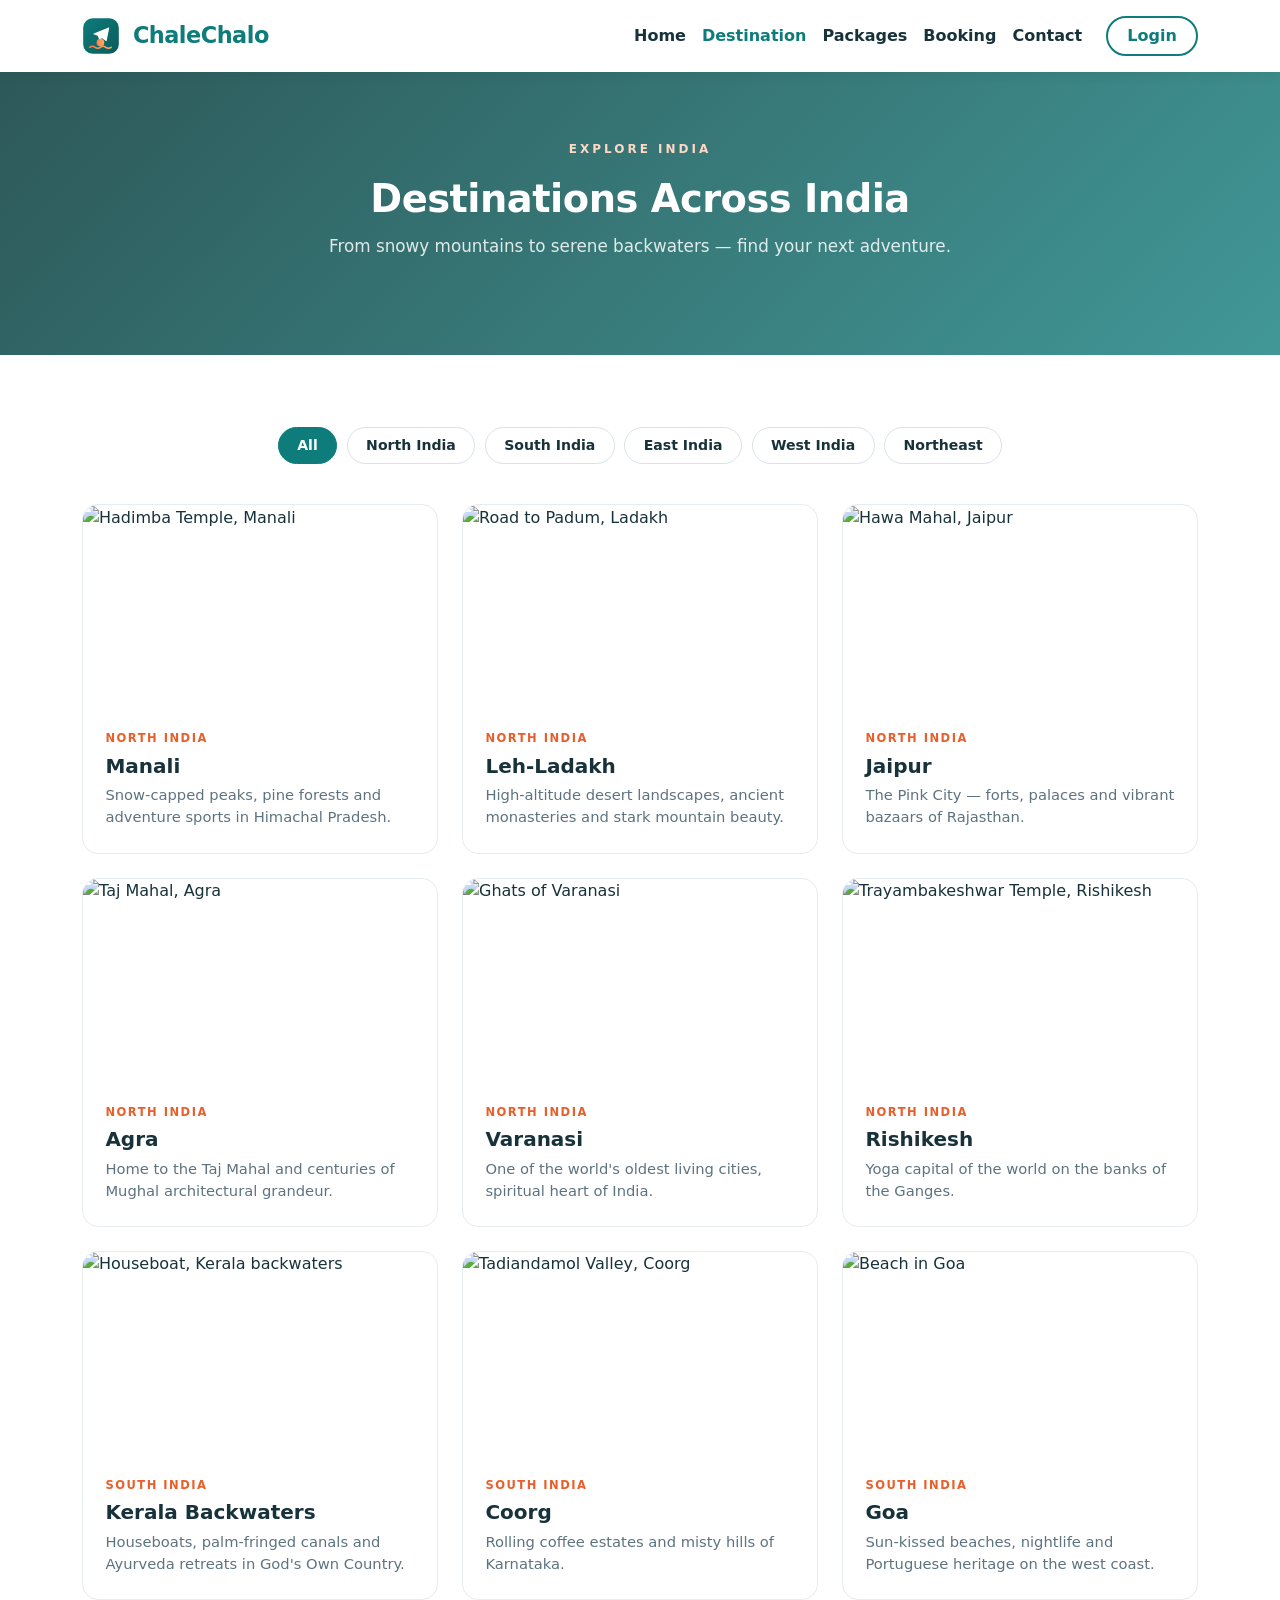
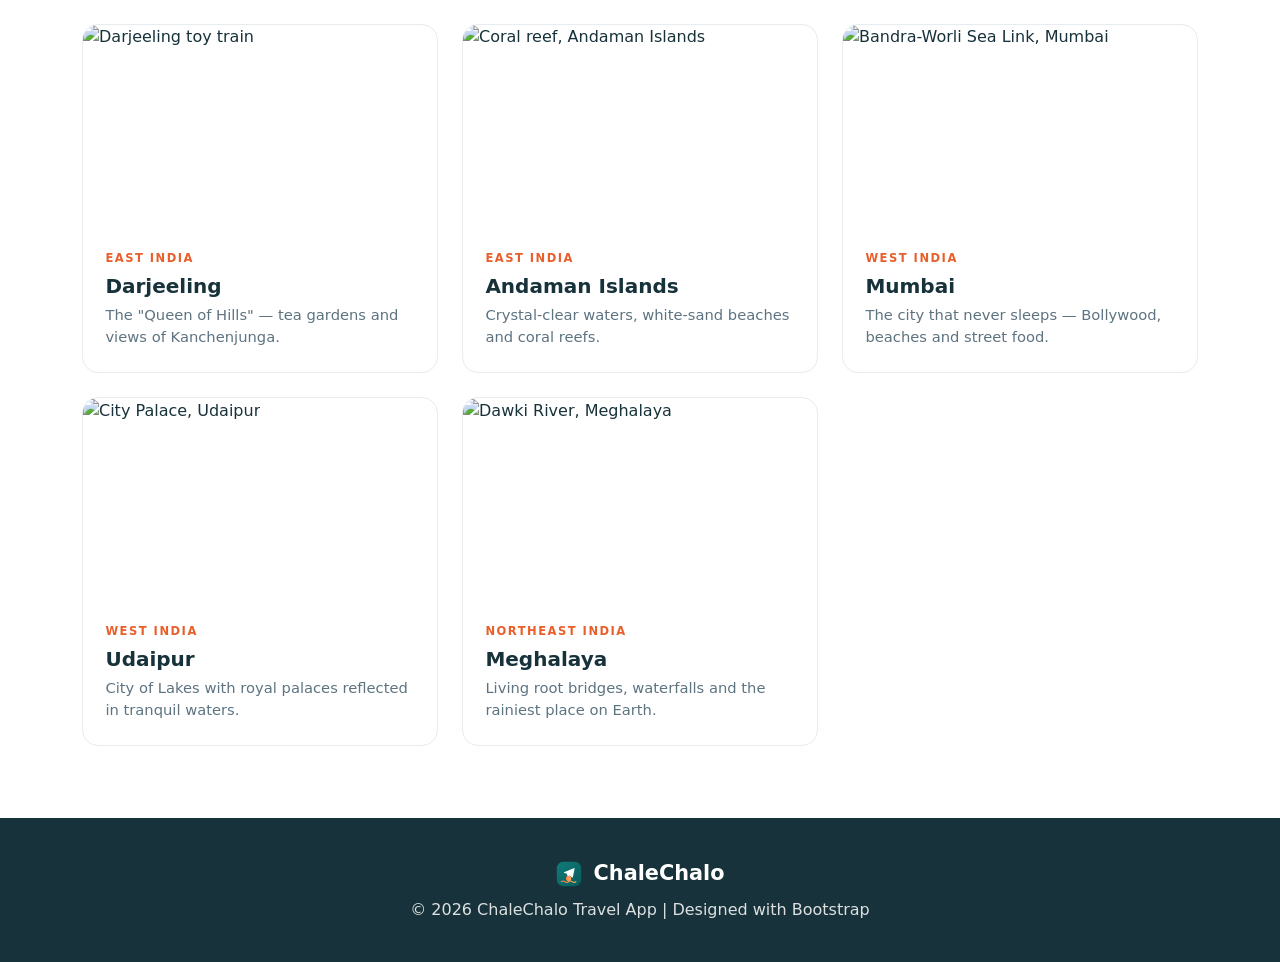
==== destination.html @ ae8774d5 ""destination page designed"" ====
<!DOCTYPE html>
<html lang="en">

<head>
    <meta charset="UTF-8">
    <meta name="viewport" content="width=device-width, initial-scale=1.0">
    <title>Destinations - ChaleChalo</title>
    <link href="https://cdn.jsdelivr.net/npm/bootstrap@5.0.2/dist/css/bootstrap.min.css" rel="stylesheet"
        integrity="sha384-EVSTQN3/azprG1Anm3QDgpJLIm9Nao0Yz1ztcQTwFspd3yD65VohhpuuCOmLASjC" crossorigin="anonymous">
    <link rel="stylesheet" href="css/style.css">
</head>

<body>

    <!-- Navigation -->
    <nav class="navbar navbar-expand-lg cc-navbar sticky-top">
        <div class="container">
            <a class="navbar-brand cc-brand" href="./index.html">
                <img src="images/logo.svg" alt="ChaleChalo logo" class="cc-logo"> ChaleChalo
            </a>

            <button class="navbar-toggler cc-toggler" type="button" data-bs-toggle="collapse"
                data-bs-target="#navbarNav" aria-controls="navbarNav" aria-expanded="false"
                aria-label="Toggle navigation">
                <span class="navbar-toggler-icon"></span>
            </button>

            <div class="collapse navbar-collapse" id="navbarNav">
                <ul class="navbar-nav ms-auto align-items-lg-center">
                    <li class="nav-item">
                        <a class="nav-link" href="./index.html">Home</a>
                    </li>
                    <li class="nav-item">
                        <a class="nav-link active" href="./destination.html">Destination</a>
                    </li>
                    <li class="nav-item">
                        <a class="nav-link" href="./packages.html">Packages</a>
                    </li>
                    <li class="nav-item">
                        <a class="nav-link" href="./booking.html">Booking</a>
                    </li>
                    <li class="nav-item">
                        <a class="nav-link" href="./contact.html">Contact</a>
                    </li>
                    <li class="nav-item ms-lg-3">
                        <button type="button" class="btn cc-btn-outline">Login</button>
                    </li>
                </ul>
            </div>
        </div>
    </nav>

    <!-- Page Hero -->
    <section class="cc-page-hero">
        <div class="container text-center">
            <span class="cc-kicker cc-kicker-light">Explore India</span>
            <h1 class="cc-page-title">Destinations Across India</h1>
            <p class="cc-page-sub">From snowy mountains to serene backwaters — find your next adventure.</p>
        </div>
    </section>

    <!-- Destinations Grid -->
    <section class="cc-section">
        <div class="container">
            <div class="cc-filter-bar text-center">
                <button class="cc-chip active" data-filter="all">All</button>
                <button class="cc-chip" data-filter="north">North India</button>
                <button class="cc-chip" data-filter="south">South India</button>
                <button class="cc-chip" data-filter="east">East India</button>
                <button class="cc-chip" data-filter="west">West India</button>
                <button class="cc-chip" data-filter="northeast">Northeast</button>
            </div>

            <div class="row g-4" id="destinationGrid">
                <!-- North -->
                <div class="col-md-4 col-sm-6">
                    <div class="cc-place-card" data-region="north">
                        <div class="cc-place-img"><img src="https://commons.wikimedia.org/wiki/Special:FilePath/Hadimba_Devi_Temple%2C_Hidimba_Devi_Temple_Dhungari_Temple_Manali_and_around_vrtmrgmpksk_%2841%29.jpg?width=800" alt="Hadimba Temple, Manali"></div>
                        <div class="cc-place-body">
                            <span class="cc-place-region">North India</span>
                            <h5>Manali</h5>
                            <p>Snow-capped peaks, pine forests and adventure sports in Himachal Pradesh.</p>
                        </div>
                    </div>
                </div>
                <div class="col-md-4 col-sm-6">
                    <div class="cc-place-card" data-region="north">
                        <div class="cc-place-img"><img src="https://commons.wikimedia.org/wiki/Special:FilePath/Road_Padum_Zanskar_Range_Jun24_A7CR_00818.jpg?width=800" alt="Road to Padum, Ladakh"></div>
                        <div class="cc-place-body">
                            <span class="cc-place-region">North India</span>
                            <h5>Leh-Ladakh</h5>
                            <p>High-altitude desert landscapes, ancient monasteries and stark mountain beauty.</p>
                        </div>
                    </div>
                </div>
                <div class="col-md-4 col-sm-6">
                    <div class="cc-place-card" data-region="north">
                        <div class="cc-place-img"><img src="https://commons.wikimedia.org/wiki/Special:FilePath/East_facade_Hawa_Mahal_Jaipur_from_ground_level_%28July_2022%29_-_img_01.jpg?width=800" alt="Hawa Mahal, Jaipur"></div>
                        <div class="cc-place-body">
                            <span class="cc-place-region">North India</span>
                            <h5>Jaipur</h5>
                            <p>The Pink City — forts, palaces and vibrant bazaars of Rajasthan.</p>
                        </div>
                    </div>
                </div>
                <div class="col-md-4 col-sm-6">
                    <div class="cc-place-card" data-region="north">
                        <div class="cc-place-img"><img src="https://commons.wikimedia.org/wiki/Special:FilePath/Taj_Mahal%2C_Agra%2C_India.jpg?width=800" alt="Taj Mahal, Agra"></div>
                        <div class="cc-place-body">
                            <span class="cc-place-region">North India</span>
                            <h5>Agra</h5>
                            <p>Home to the Taj Mahal and centuries of Mughal architectural grandeur.</p>
                        </div>
                    </div>
                </div>
                <div class="col-md-4 col-sm-6">
                    <div class="cc-place-card" data-region="north">
                        <div class="cc-place-img"><img src="https://commons.wikimedia.org/wiki/Special:FilePath/Varanasi%2C_India%2C_Ghats%2C_Cremation_ceremony_in_progress.jpg?width=800" alt="Ghats of Varanasi"></div>
                        <div class="cc-place-body">
                            <span class="cc-place-region">North India</span>
                            <h5>Varanasi</h5>
                            <p>One of the world's oldest living cities, spiritual heart of India.</p>
                        </div>
                    </div>
                </div>
                <div class="col-md-4 col-sm-6">
                    <div class="cc-place-card" data-region="north">
                        <div class="cc-place-img"><img src="https://commons.wikimedia.org/wiki/Special:FilePath/Trayambakeshwar_Temple_VK.jpg?width=800" alt="Trayambakeshwar Temple, Rishikesh"></div>
                        <div class="cc-place-body">
                            <span class="cc-place-region">North India</span>
                            <h5>Rishikesh</h5>
                            <p>Yoga capital of the world on the banks of the Ganges.</p>
                        </div>
                    </div>
                </div>
                <!-- South -->
                <div class="col-md-4 col-sm-6">
                    <div class="cc-place-card" data-region="south">
                        <div class="cc-place-img"><img src="https://commons.wikimedia.org/wiki/Special:FilePath/Boathouse_%287063399547%29.jpg?width=800" alt="Houseboat, Kerala backwaters"></div>
                        <div class="cc-place-body">
                            <span class="cc-place-region">South India</span>
                            <h5>Kerala Backwaters</h5>
                            <p>Houseboats, palm-fringed canals and Ayurveda retreats in God's Own Country.</p>
                        </div>
                    </div>
                </div>
                <div class="col-md-4 col-sm-6">
                    <div class="cc-place-card" data-region="south">
                        <div class="cc-place-img"><img src="https://commons.wikimedia.org/wiki/Special:FilePath/Tadiandamol_Valley%2C_Western_Ghats.jpg?width=800" alt="Tadiandamol Valley, Coorg"></div>
                        <div class="cc-place-body">
                            <span class="cc-place-region">South India</span>
                            <h5>Coorg</h5>
                            <p>Rolling coffee estates and misty hills of Karnataka.</p>
                        </div>
                    </div>
                </div>
                <div class="col-md-4 col-sm-6">
                    <div class="cc-place-card" data-region="south">
                        <div class="cc-place-img"><img src="https://commons.wikimedia.org/wiki/Special:FilePath/BeachFun.jpg?width=800" alt="Beach in Goa"></div>
                        <div class="cc-place-body">
                            <span class="cc-place-region">South India</span>
                            <h5>Goa</h5>
                            <p>Sun-kissed beaches, nightlife and Portuguese heritage on the west coast.</p>
                        </div>
                    </div>
                </div>
                <!-- East -->
                <div class="col-md-4 col-sm-6">
                    <div class="cc-place-card" data-region="east">
                        <div class="cc-place-img"><img src="https://commons.wikimedia.org/wiki/Special:FilePath/DarjeelingTrainFruitshop_%282%29.jpg?width=800" alt="Darjeeling toy train"></div>
                        <div class="cc-place-body">
                            <span class="cc-place-region">East India</span>
                            <h5>Darjeeling</h5>
                            <p>The "Queen of Hills" — tea gardens and views of Kanchenjunga.</p>
                        </div>
                    </div>
                </div>
                <div class="col-md-4 col-sm-6">
                    <div class="cc-place-card" data-region="east">
                        <div class="cc-place-img"><img src="https://commons.wikimedia.org/wiki/Special:FilePath/The_Coral_Reef_at_the_Andaman_Islands.jpg?width=800" alt="Coral reef, Andaman Islands"></div>
                        <div class="cc-place-body">
                            <span class="cc-place-region">East India</span>
                            <h5>Andaman Islands</h5>
                            <p>Crystal-clear waters, white-sand beaches and coral reefs.</p>
                        </div>
                    </div>
                </div>
                <!-- West -->
                <div class="col-md-4 col-sm-6">
                    <div class="cc-place-card" data-region="west">
                        <div class="cc-place-img"><img src="https://commons.wikimedia.org/wiki/Special:FilePath/Mumbai_Bandra-Worli_Sea_Link.jpg?width=800" alt="Bandra-Worli Sea Link, Mumbai"></div>
                        <div class="cc-place-body">
                            <span class="cc-place-region">West India</span>
                            <h5>Mumbai</h5>
                            <p>The city that never sleeps — Bollywood, beaches and street food.</p>
                        </div>
                    </div>
                </div>
                <div class="col-md-4 col-sm-6">
                    <div class="cc-place-card" data-region="west">
                        <div class="cc-place-img"><img src="https://commons.wikimedia.org/wiki/Special:FilePath/Evening_view%2C_City_Palace%2C_Udaipur.jpg?width=800" alt="City Palace, Udaipur"></div>
                        <div class="cc-place-body">
                            <span class="cc-place-region">West India</span>
                            <h5>Udaipur</h5>
                            <p>City of Lakes with royal palaces reflected in tranquil waters.</p>
                        </div>
                    </div>
                </div>
                <!-- Northeast -->
                <div class="col-md-4 col-sm-6">
                    <div class="cc-place-card" data-region="northeast">
                        <div class="cc-place-img"><img src="https://commons.wikimedia.org/wiki/Special:FilePath/Dawki_River%2C_Meghalaya%2C_India.jpg?width=800" alt="Dawki River, Meghalaya"></div>
                        <div class="cc-place-body">
                            <span class="cc-place-region">Northeast India</span>
                            <h5>Meghalaya</h5>
                            <p>Living root bridges, waterfalls and the rainiest place on Earth.</p>
                        </div>
                    </div>
                </div>
            </div>

            <div class="text-center mt-5 d-none" id="noResults">
                <p class="cc-muted-text">No destinations found in this region yet.</p>
            </div>
        </div>
    </section>

    <!-- Footer -->
    <footer class="cc-footer">
        <div class="container text-center">
            <p class="cc-footer-brand mb-2"><img src="images/logo.svg" alt="ChaleChalo logo" class="cc-footer-logo">
                ChaleChalo</p>
            <p class="mb-0">© 2026 ChaleChalo Travel App | Designed with Bootstrap</p>
        </div>
    </footer>

    <script src="https://cdn.jsdelivr.net/npm/bootstrap@5.0.2/dist/js/bootstrap.bundle.min.js"
        integrity="sha384-MrcW6ZMFYlzcLA8Nl+NtUVF0sA7MsXsP1UyJoMp4YLEuNSfAP+JcXn/tWtIaxVXM"
        crossorigin="anonymous"></script>
    <script src="js/script.js"></script>
</body>

</html>
---- css/style.css ----
﻿/* ============================================================
   ChaleChalo â€” Travel Theme
   Palette: deep teal + warm coral on a soft neutral base
   ============================================================ */

:root {
    --cc-teal: #0e7c7b;
    --cc-teal-dark: #0a5c5b;
    --cc-coral: #ff7a45;
    --cc-coral-dark: #e85f2b;
    --cc-ink: #17323a;
    --cc-muted: #5d7380;
    --cc-bg: #f7f9fb;
    --cc-white: #ffffff;
    --cc-radius: 16px;
}

body {
    font-family: "Segoe UI", system-ui, -apple-system, sans-serif;
    color: var(--cc-ink);
    background: var(--cc-bg);
}

/* ---------- Navbar ---------- */
.cc-navbar {
    background: rgba(255, 255, 255, 0.95);
    backdrop-filter: blur(10px);
    box-shadow: 0 2px 12px rgba(14, 60, 60, 0.08);
    padding: 0.75rem 0;
}

.cc-brand {
    font-size: 1.4rem;
    font-weight: 800;
    color: var(--cc-teal) !important;
    letter-spacing: -0.5px;
}

.cc-logo {
    height: 38px;
    width: auto;
    margin-right: 0.35rem;
    vertical-align: middle;
}

.cc-navbar .nav-link {
    color: var(--cc-ink);
    font-weight: 600;
    padding: 0.5rem 0.9rem;
    border-radius: 8px;
    transition: color 0.2s, background 0.2s;
}

.cc-navbar .nav-link:hover {
    color: var(--cc-teal);
    background: rgba(14, 124, 123, 0.08);
}

.cc-navbar .nav-link.active {
    color: var(--cc-teal);
}

.cc-toggler {
    border: 1px solid #d9e2e6;
}

/* ---------- Buttons ---------- */
.cc-btn-primary {
    background: linear-gradient(135deg, var(--cc-coral), var(--cc-coral-dark));
    color: #fff;
    font-weight: 600;
    border: none;
    border-radius: 50px;
    padding: 0.55rem 1.4rem;
    box-shadow: 0 4px 14px rgba(255, 122, 69, 0.35);
    transition: transform 0.2s, box-shadow 0.2s;
}

.cc-btn-primary:hover,
.cc-btn-primary:focus {
    color: #fff;
    transform: translateY(-2px);
    box-shadow: 0 6px 18px rgba(255, 122, 69, 0.45);
}

.cc-btn-outline {
    background: transparent;
    color: var(--cc-teal);
    font-weight: 600;
    border: 2px solid var(--cc-teal);
    border-radius: 50px;
    padding: 0.4rem 1.2rem;
    transition: background 0.2s, color 0.2s;
}

.cc-btn-outline:hover {
    background: var(--cc-teal);
    color: #fff;
}

/* ---------- Hero ---------- */
.cc-hero {
    margin-top: -1px;
}

.cc-hero-img {
    height: 560px;
    object-fit: cover;
}

@media (max-width: 768px) {
    .cc-hero-img {
        height: 420px;
    }
}

.cc-hero .carousel-caption {
    background: linear-gradient(180deg, rgba(10, 50, 50, 0) 0%, rgba(10, 50, 50, 0.55) 100%);
    border-radius: var(--cc-radius);
    padding: 2.5rem 1.5rem;
    max-width: 640px;
    margin: 0 auto;
    bottom: 8%;
    left: 50%;
    transform: translateX(-50%);
    width: 90%;
}

.cc-hero .carousel-caption h2 {
    font-weight: 800;
    font-size: 2.6rem;
    letter-spacing: -0.5px;
}

.cc-hero .carousel-caption p {
    font-size: 1.05rem;
    color: rgba(255, 255, 255, 0.92);
}

.cc-kicker {
    display: inline-block;
    text-transform: uppercase;
    letter-spacing: 3px;
    font-size: 0.75rem;
    font-weight: 700;
    color: var(--cc-coral);
    margin-bottom: 0.6rem;
}

.cc-hero .cc-kicker {
    color: #ffd8c4;
}

/* ---------- Sections ---------- */
.cc-section {
    padding: 4.5rem 0;
    background: var(--cc-white);
}

.cc-section-alt {
    background: var(--cc-bg);
}

.cc-section-head {
    margin-bottom: 2.75rem;
}

.cc-title {
    font-weight: 800;
    font-size: 2.1rem;
    color: var(--cc-ink);
    letter-spacing: -0.5px;
    position: relative;
    display: inline-block;
}

.cc-title::after {
    content: "";
    display: block;
    width: 56px;
    height: 4px;
    margin: 0.6rem auto 0;
    border-radius: 4px;
    background: linear-gradient(90deg, var(--cc-teal), var(--cc-coral));
}

.cc-subtitle {
    color: var(--cc-muted);
    margin-top: 0.75rem;
}

/* ---------- Feature cards ---------- */
.cc-feature {
    background: var(--cc-white);
    border: 1px solid #e6ecef;
    border-radius: var(--cc-radius);
    padding: 2rem 1.5rem;
    height: 100%;
    transition: transform 0.25s, box-shadow 0.25s;
}

.cc-feature:hover {
    transform: translateY(-6px);
    box-shadow: 0 12px 30px rgba(14, 60, 60, 0.12);
}

.cc-feature-icon svg {
    width: 30px;
    height: 30px;
    color: var(--cc-teal);
}

.cc-feature-icon {
    width: 64px;
    height: 64px;
    margin: 0 auto 1rem;
    display: flex;
    align-items: center;
    justify-content: center;
    font-size: 1.7rem;
    background: linear-gradient(135deg, rgba(14, 124, 123, 0.12), rgba(255, 122, 69, 0.12));
    border-radius: 50%;
}

.cc-feature h5 {
    font-weight: 700;
    margin-bottom: 0.5rem;
}

.cc-feature p {
    color: var(--cc-muted);
    margin-bottom: 0;
    font-size: 0.95rem;
}

/* ---------- Destination cards ---------- */
.cc-dest-card {
    position: relative;
    border-radius: var(--cc-radius);
    overflow: hidden;
    height: 340px;
    box-shadow: 0 8px 24px rgba(14, 60, 60, 0.15);
}

.cc-dest-card img {
    width: 100%;
    height: 100%;
    object-fit: cover;
    transition: transform 0.5s ease;
}

.cc-dest-card:hover img {
    transform: scale(1.06);
}

.cc-dest-info {
    position: absolute;
    inset: 0;
    background: linear-gradient(180deg, rgba(10, 40, 40, 0) 40%, rgba(10, 40, 40, 0.85) 100%);
    display: flex;
    flex-direction: column;
    justify-content: flex-end;
    padding: 1.4rem;
    color: #fff;
}

.cc-dest-info h5 {
    font-weight: 800;
    font-size: 1.4rem;
    margin-bottom: 0.3rem;
}

.cc-dest-info p {
    margin: 0;
    font-size: 0.9rem;
    color: rgba(255, 255, 255, 0.85);
    max-height: 0;
    opacity: 0;
    overflow: hidden;
    transition: max-height 0.35s ease, opacity 0.35s ease;
}

.cc-dest-card:hover .cc-dest-info p,
.cc-dest-card:focus-within .cc-dest-info p {
    max-height: 80px;
    opacity: 1;
}

/* ---------- Package cards ---------- */
.cc-package-card {
    background: var(--cc-white);
    border: 1px solid #e6ecef;
    border-radius: var(--cc-radius);
    height: 100%;
    transition: transform 0.25s, box-shadow 0.25s;
    overflow: hidden;
}

.cc-package-card:hover {
    transform: translateY(-6px);
    box-shadow: 0 14px 34px rgba(14, 60, 60, 0.14);
}

.cc-package-body {
    padding: 1.75rem;
}

.cc-package-tag {
    display: inline-block;
    background: rgba(14, 124, 123, 0.1);
    color: var(--cc-teal);
    font-size: 0.72rem;
    font-weight: 700;
    text-transform: uppercase;
    letter-spacing: 1.5px;
    padding: 0.25rem 0.8rem;
    border-radius: 50px;
    margin-bottom: 0.9rem;
}

.cc-package-body h5 {
    font-weight: 700;
    font-size: 1.15rem;
    margin-bottom: 0.35rem;
}

.cc-package-meta {
    color: var(--cc-muted);
    font-size: 0.9rem;
    margin-bottom: 1.25rem;
}

.cc-package-footer {
    display: flex;
    align-items: flex-end;
    justify-content: space-between;
    gap: 0.75rem;
    border-top: 1px dashed #d9e2e6;
    padding-top: 1rem;
}

.cc-price-label {
    display: block;
    font-size: 0.75rem;
    color: var(--cc-muted);
    text-transform: uppercase;
    letter-spacing: 1px;
}

.cc-price {
    color: var(--cc-coral-dark);
    font-weight: 800;
    margin: 0;
}

/* ---------- Modal ---------- */
.custom-modal {
    max-width: 800px;
    width: 90%;
}

.custom-modal .modal-content {
    min-height: auto;
    border: none;
    border-radius: var(--cc-radius);
    overflow: hidden;
}

@media (max-width: 576px) {
    .custom-modal {
        width: 95%;
        margin: auto;
    }
}

.cc-modal-header {
    background: linear-gradient(135deg, var(--cc-teal), var(--cc-teal-dark));
    color: #fff;
    border: none;
    padding: 1rem 1.5rem;
}

.cc-modal-header .modal-title {
    font-weight: 700;
}

.cc-modal-header .btn-close-white {
    filter: invert(1);
}

.modal-body .form-label {
    font-weight: 600;
    font-size: 0.88rem;
    color: var(--cc-ink);
}

.modal-body .form-control,
.modal-body .form-select {
    border-radius: 10px;
    border-color: #d9e2e6;
}

.modal-body .form-control:focus,
.modal-body .form-select:focus {
    border-color: var(--cc-teal);
    box-shadow: 0 0 0 0.2rem rgba(14, 124, 123, 0.15);
}

/* ---------- Footer ---------- */
.cc-footer {
    background: var(--cc-ink);
    color: rgba(255, 255, 255, 0.85);
    padding: 2.5rem 0;
}

.cc-footer-logo {
    height: 26px;
    width: auto;
    vertical-align: middle;
    margin-right: 0.3rem;
}

.cc-footer-brand {
    font-weight: 800;
    font-size: 1.3rem;
    color: #fff;
}

/* ---------- Carousel controls ---------- */
.cc-hero .carousel-control-prev,
.cc-hero .carousel-control-next {
    width: 5%;
}

.cc-hero .carousel-control-prev-icon,
.cc-hero .carousel-control-next-icon {
    width: 3rem;
    height: 3rem;
    background-color: rgba(14, 60, 60, 0.45);
    border-radius: 50%;
    background-size: 50%;
}

.cc-hero .carousel-indicators [data-bs-target] {
    width: 10px;
    height: 10px;
    border-radius: 50%;
    background-color: rgba(255, 255, 255, 0.55);
}

.cc-hero .carousel-indicators .active {
    background-color: var(--cc-coral);
}

/* ---------- Misc ---------- */
::selection {
    background: rgba(14, 124, 123, 0.25);
}

.cc-hero .carousel-caption .cc-btn-primary {
    color: #fff;
}

@media (max-width: 767px) {
    .cc-hero .carousel-caption h2 {
        font-size: 1.8rem;
    }

    .cc-title {
        font-size: 1.7rem;
    }
}

/* ---------- Destination page ---------- */
.cc-page-hero {
    background:
        linear-gradient(135deg, rgba(10, 60, 60, 0.85), rgba(14, 124, 123, 0.78)),
        url('https://images.pexels.com/photos/371633/pexels-photo-371633.jpeg?cs=srgb&fm=jpg') center/cover no-repeat;
    color: #fff;
    padding: 4rem 0 4.5rem;
    text-align: center;
}

.cc-kicker-light {
    color: #ffd8c4;
}

.cc-page-title {
    font-weight: 800;
    font-size: 2.4rem;
    letter-spacing: -0.5px;
    margin: 0.5rem 0 0.75rem;
}

.cc-page-sub {
    color: rgba(255, 255, 255, 0.85);
    font-size: 1.05rem;
    margin-bottom: 1.5rem;
}

.cc-filter-bar {
    display: flex;
    flex-wrap: wrap;
    justify-content: center;
    gap: 0.6rem;
    margin-bottom: 2.5rem;
}

.cc-chip {
    border: 1.5px solid #d9e2e6;
    background: #fff;
    color: var(--cc-ink);
    font-weight: 600;
    font-size: 0.88rem;
    padding: 0.45rem 1.15rem;
    border-radius: 50px;
    transition: all 0.2s;
}

.cc-chip:hover {
    border-color: var(--cc-teal);
    color: var(--cc-teal);
}

.cc-chip.active {
    background: var(--cc-teal);
    border-color: var(--cc-teal);
    color: #fff;
}

.cc-place-card {
    background: #fff;
    border: 1px solid #e6ecef;
    border-radius: var(--cc-radius);
    overflow: hidden;
    height: 100%;
    transition: transform 0.25s, box-shadow 0.25s;
}

.cc-place-card:hover {
    transform: translateY(-6px);
    box-shadow: 0 14px 34px rgba(14, 60, 60, 0.14);
}

.cc-place-img {
    height: 200px;
    overflow: hidden;
}

.cc-place-img img {
    width: 100%;
    height: 100%;
    object-fit: cover;
    transition: transform 0.5s ease;
}

.cc-place-card:hover .cc-place-img img {
    transform: scale(1.07);
}

.cc-place-body {
    padding: 1.25rem 1.4rem 1.5rem;
}

.cc-place-region {
    display: inline-block;
    font-size: 0.72rem;
    font-weight: 700;
    text-transform: uppercase;
    letter-spacing: 1.5px;
    color: var(--cc-coral-dark);
    margin-bottom: 0.4rem;
}

.cc-place-body h5 {
    font-weight: 700;
    margin-bottom: 0.4rem;
}

.cc-place-body p {
    color: var(--cc-muted);
    font-size: 0.92rem;
    margin-bottom: 0;
}

.cc-muted-text {
    color: var(--cc-muted);
}

.cc-place-card.cc-new {
    animation: ccSlideIn 0.45s ease;
}

@keyframes ccSlideIn {
    from {
        opacity: 0;
        transform: translateY(18px);
    }
    to {
        opacity: 1;
        transform: translateY(0);
    }
}
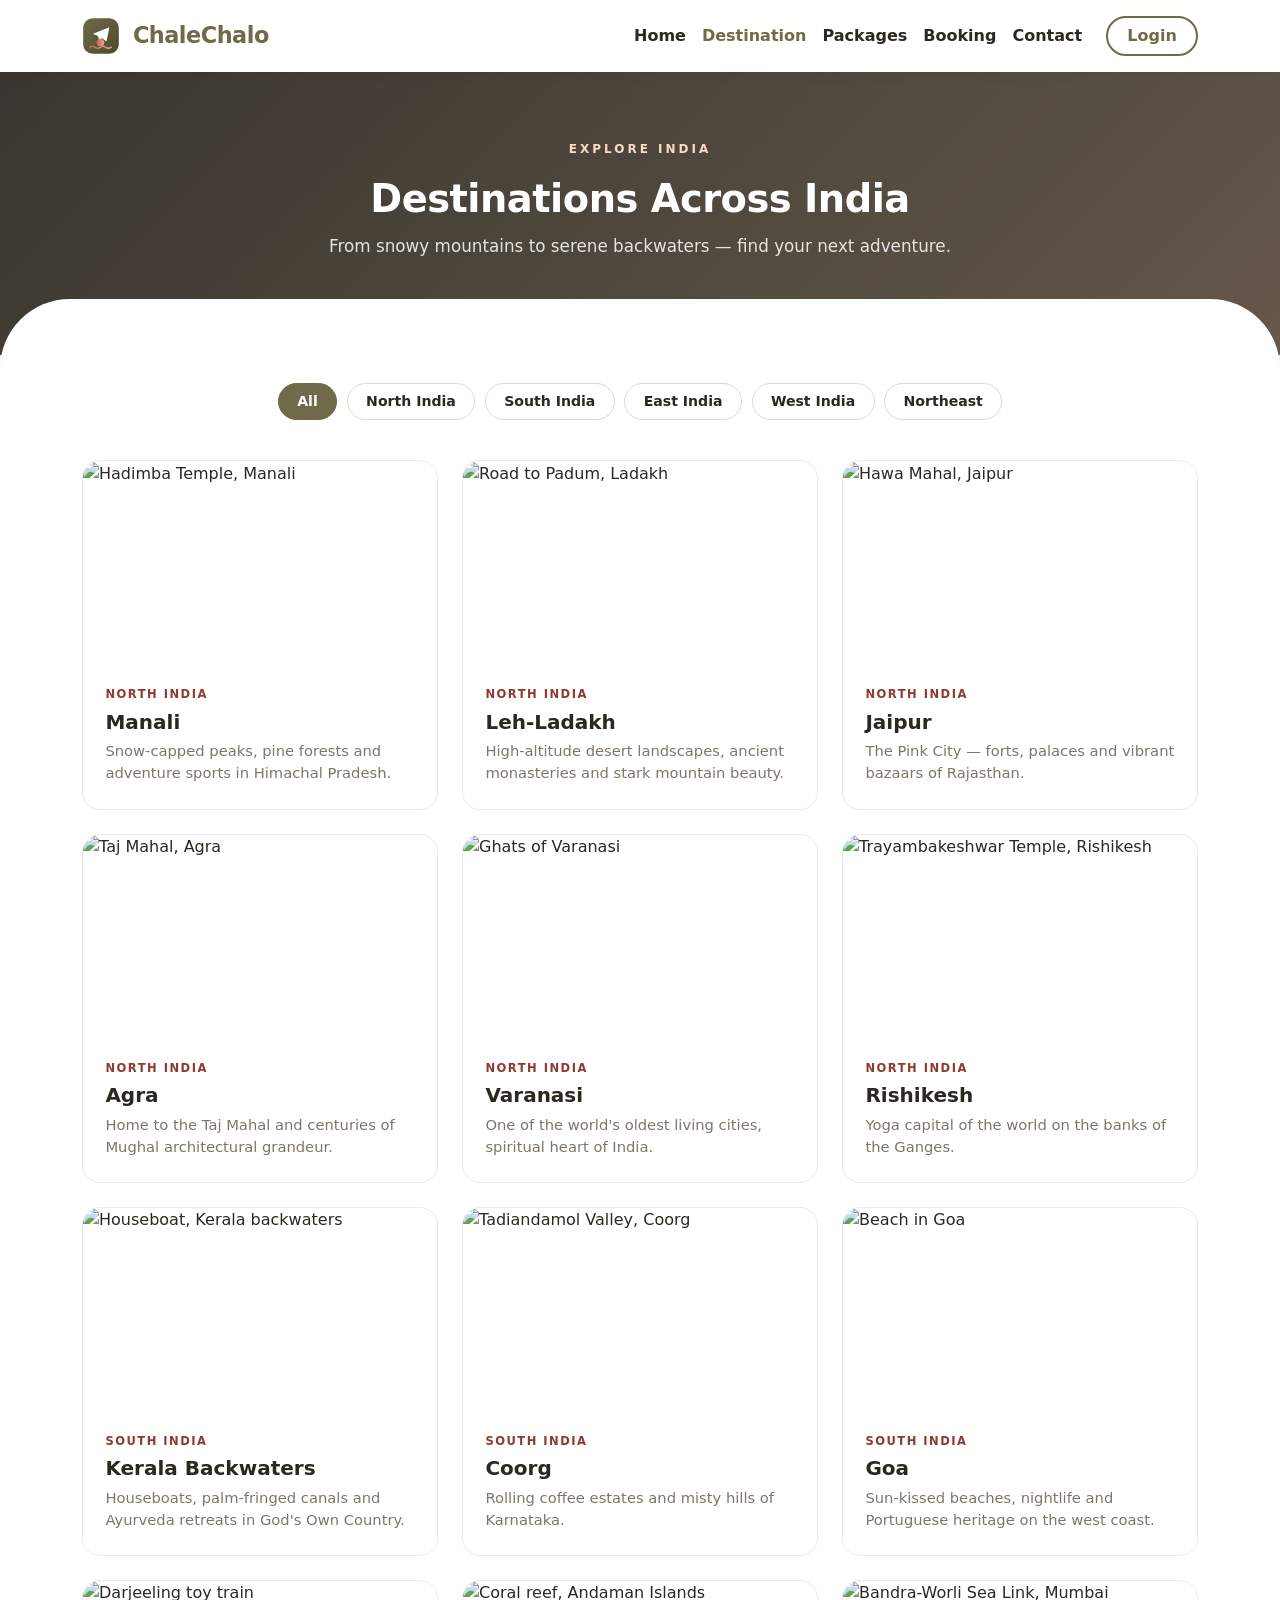
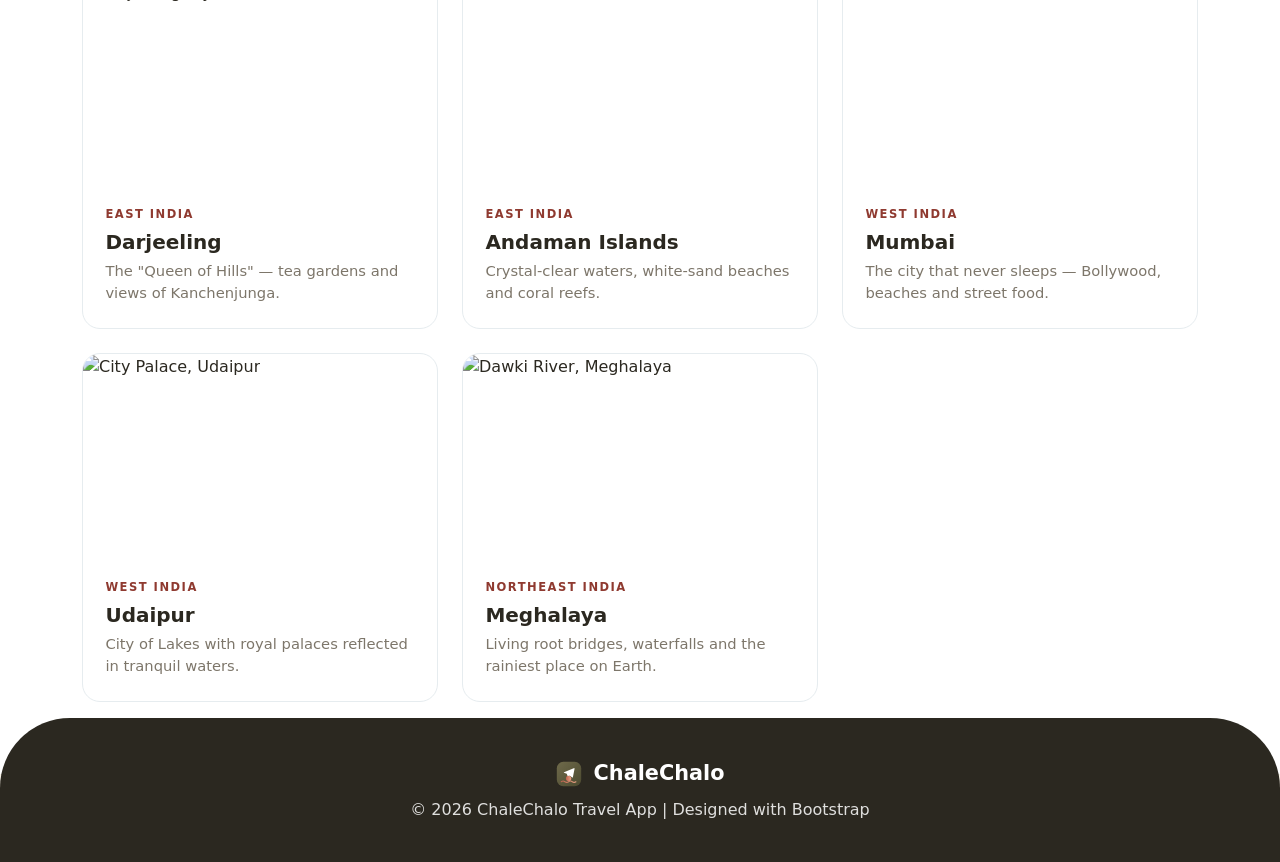
==== commit 0b10ff36: "Signup and login pages added and theme changed" ====
--- a/destination.html
+++ b/destination.html
@@ -43,7 +43,7 @@
                         <a class="nav-link" href="./contact.html">Contact</a>
                     </li>
                     <li class="nav-item ms-lg-3">
-                        <button type="button" class="btn cc-btn-outline">Login</button>
+                        <a href="./login.html" class="btn cc-btn-outline text-decoration-none">Login</a>
                     </li>
                 </ul>
             </div>
@@ -60,7 +60,7 @@
     </section>
 
     <!-- Destinations Grid -->
-    <section class="cc-section">
+    <section class="cc-section cc-curve">
         <div class="container">
             <div class="cc-filter-bar text-center">
                 <button class="cc-chip active" data-filter="all">All</button>
@@ -226,7 +226,7 @@
     </section>
 
     <!-- Footer -->
-    <footer class="cc-footer">
+    <footer class="cc-footer cc-curve">
         <div class="container text-center">
             <p class="cc-footer-brand mb-2"><img src="images/logo.svg" alt="ChaleChalo logo" class="cc-footer-logo">
                 ChaleChalo</p>
--- a/css/style.css
+++ b/css/style.css
@@ -1,18 +1,18 @@
 ﻿/* ============================================================
-   ChaleChalo â€” Travel Theme
-   Palette: deep teal + warm coral on a soft neutral base
+   ChaleChalo — Travel Theme
+   Palette: deep navy + champagne gold on warm ivory
    ============================================================ */
 
 :root {
-    --cc-teal: #0e7c7b;
-    --cc-teal-dark: #0a5c5b;
-    --cc-coral: #ff7a45;
-    --cc-coral-dark: #e85f2b;
-    --cc-ink: #17323a;
-    --cc-muted: #5d7380;
-    --cc-bg: #f7f9fb;
+    --cc-teal: #6f6a4a;
+    --cc-teal-dark: #4c4a30;
+    --cc-coral: #c0634f;
+    --cc-coral-dark: #8f3a30;
+    --cc-ink: #2b2820;
+    --cc-muted: #7d766a;
+    --cc-bg: #f6f1e6;
     --cc-white: #ffffff;
-    --cc-radius: 16px;
+    --cc-radius: 18px;
 }
 
 body {
@@ -25,7 +25,7 @@
 .cc-navbar {
     background: rgba(255, 255, 255, 0.95);
     backdrop-filter: blur(10px);
-    box-shadow: 0 2px 12px rgba(14, 60, 60, 0.08);
+    box-shadow: 0 2px 12px rgba(26, 21, 15, 0.08);
     padding: 0.75rem 0;
 }
 
@@ -53,7 +53,7 @@
 
 .cc-navbar .nav-link:hover {
     color: var(--cc-teal);
-    background: rgba(14, 124, 123, 0.08);
+    background: rgba(58, 45, 30, 0.08);
 }
 
 .cc-navbar .nav-link.active {
@@ -61,18 +61,18 @@
 }
 
 .cc-toggler {
-    border: 1px solid #d9e2e6;
+    border: 1px solid #e0d9c8;
 }
 
 /* ---------- Buttons ---------- */
 .cc-btn-primary {
-    background: linear-gradient(135deg, var(--cc-coral), var(--cc-coral-dark));
+    background: linear-gradient(135deg, #4c4a30, var(--cc-teal));
     color: #fff;
     font-weight: 600;
     border: none;
     border-radius: 50px;
     padding: 0.55rem 1.4rem;
-    box-shadow: 0 4px 14px rgba(255, 122, 69, 0.35);
+    box-shadow: 0 4px 14px rgba(201, 154, 91, 0.35);
     transition: transform 0.2s, box-shadow 0.2s;
 }
 
@@ -80,7 +80,7 @@
 .cc-btn-primary:focus {
     color: #fff;
     transform: translateY(-2px);
-    box-shadow: 0 6px 18px rgba(255, 122, 69, 0.45);
+    box-shadow: 0 6px 18px rgba(201, 154, 91, 0.45);
 }
 
 .cc-btn-outline {
@@ -115,7 +115,7 @@
 }
 
 .cc-hero .carousel-caption {
-    background: linear-gradient(180deg, rgba(10, 50, 50, 0) 0%, rgba(10, 50, 50, 0.55) 100%);
+    background: linear-gradient(180deg, rgba(22, 18, 13, 0) 0%, rgba(22, 18, 13, 0.55) 100%);
     border-radius: var(--cc-radius);
     padding: 2.5rem 1.5rem;
     max-width: 640px;
@@ -201,7 +201,7 @@
 
 .cc-feature:hover {
     transform: translateY(-6px);
-    box-shadow: 0 12px 30px rgba(14, 60, 60, 0.12);
+    box-shadow: 0 12px 30px rgba(26, 21, 15, 0.12);
 }
 
 .cc-feature-icon svg {
@@ -218,7 +218,7 @@
     align-items: center;
     justify-content: center;
     font-size: 1.7rem;
-    background: linear-gradient(135deg, rgba(14, 124, 123, 0.12), rgba(255, 122, 69, 0.12));
+    background: linear-gradient(135deg, rgba(58, 45, 30, 0.12), rgba(201, 154, 91, 0.12));
     border-radius: 50%;
 }
 
@@ -239,7 +239,7 @@
     border-radius: var(--cc-radius);
     overflow: hidden;
     height: 340px;
-    box-shadow: 0 8px 24px rgba(14, 60, 60, 0.15);
+    box-shadow: 0 8px 24px rgba(26, 21, 15, 0.15);
 }
 
 .cc-dest-card img {
@@ -256,7 +256,7 @@
 .cc-dest-info {
     position: absolute;
     inset: 0;
-    background: linear-gradient(180deg, rgba(10, 40, 40, 0) 40%, rgba(10, 40, 40, 0.85) 100%);
+    background: linear-gradient(180deg, rgba(24, 20, 15, 0) 40%, rgba(24, 20, 15, 0.85) 100%);
     display: flex;
     flex-direction: column;
     justify-content: flex-end;
@@ -298,7 +298,7 @@
 
 .cc-package-card:hover {
     transform: translateY(-6px);
-    box-shadow: 0 14px 34px rgba(14, 60, 60, 0.14);
+    box-shadow: 0 14px 34px rgba(26, 21, 15, 0.14);
 }
 
 .cc-package-body {
@@ -307,7 +307,7 @@
 
 .cc-package-tag {
     display: inline-block;
-    background: rgba(14, 124, 123, 0.1);
+    background: rgba(58, 45, 30, 0.1);
     color: var(--cc-teal);
     font-size: 0.72rem;
     font-weight: 700;
@@ -335,7 +335,7 @@
     align-items: flex-end;
     justify-content: space-between;
     gap: 0.75rem;
-    border-top: 1px dashed #d9e2e6;
+    border-top: 1px dashed #e0d9c8;
     padding-top: 1rem;
 }
 
@@ -397,13 +397,13 @@
 .modal-body .form-control,
 .modal-body .form-select {
     border-radius: 10px;
-    border-color: #d9e2e6;
+    border-color: #e0d9c8;
 }
 
 .modal-body .form-control:focus,
 .modal-body .form-select:focus {
     border-color: var(--cc-teal);
-    box-shadow: 0 0 0 0.2rem rgba(14, 124, 123, 0.15);
+    box-shadow: 0 0 0 0.2rem rgba(58, 45, 30, 0.15);
 }
 
 /* ---------- Footer ---------- */
@@ -436,7 +436,7 @@
 .cc-hero .carousel-control-next-icon {
     width: 3rem;
     height: 3rem;
-    background-color: rgba(14, 60, 60, 0.45);
+    background-color: rgba(26, 21, 15, 0.45);
     border-radius: 50%;
     background-size: 50%;
 }
@@ -454,7 +454,7 @@
 
 /* ---------- Misc ---------- */
 ::selection {
-    background: rgba(14, 124, 123, 0.25);
+    background: rgba(58, 45, 30, 0.25);
 }
 
 .cc-hero .carousel-caption .cc-btn-primary {
@@ -474,7 +474,7 @@
 /* ---------- Destination page ---------- */
 .cc-page-hero {
     background:
-        linear-gradient(135deg, rgba(10, 60, 60, 0.85), rgba(14, 124, 123, 0.78)),
+        linear-gradient(135deg, rgba(24, 20, 15, 0.85), rgba(58, 45, 30, 0.78)),
         url('https://images.pexels.com/photos/371633/pexels-photo-371633.jpeg?cs=srgb&fm=jpg') center/cover no-repeat;
     color: #fff;
     padding: 4rem 0 4.5rem;
@@ -507,7 +507,7 @@
 }
 
 .cc-chip {
-    border: 1.5px solid #d9e2e6;
+    border: 1.5px solid #e0d9c8;
     background: #fff;
     color: var(--cc-ink);
     font-weight: 600;
@@ -539,7 +539,7 @@
 
 .cc-place-card:hover {
     transform: translateY(-6px);
-    box-shadow: 0 14px 34px rgba(14, 60, 60, 0.14);
+    box-shadow: 0 14px 34px rgba(26, 21, 15, 0.14);
 }
 
 .cc-place-img {
@@ -602,3 +602,504 @@
     }
 }
 
+/* ---------- Packages page ---------- */
+.cc-page-hero-alt {
+    background:
+        linear-gradient(135deg, rgba(24, 20, 15, 0.82), rgba(58, 45, 30, 0.78)),
+        url('https://images.wallpaperscraft.com/image/single/beach_sea_sand_1341994_3840x2400.jpg') center/cover no-repeat;
+}
+
+.cc-deal-card {
+    background: #fff;
+    border: 1px solid #e6ecef;
+    border-radius: var(--cc-radius);
+    overflow: hidden;
+    height: 100%;
+    display: flex;
+    flex-direction: column;
+    transition: transform 0.25s, box-shadow 0.25s;
+}
+
+.cc-deal-card:hover {
+    transform: translateY(-6px);
+    box-shadow: 0 14px 34px rgba(26, 21, 15, 0.14);
+}
+
+.cc-deal-img {
+    position: relative;
+    height: 200px;
+    overflow: hidden;
+}
+
+.cc-deal-img img {
+    width: 100%;
+    height: 100%;
+    object-fit: cover;
+    transition: transform 0.5s ease;
+}
+
+.cc-deal-card:hover .cc-deal-img img {
+    transform: scale(1.07);
+}
+
+.cc-deal-price {
+    position: absolute;
+    top: 12px;
+    right: 12px;
+    background: var(--cc-coral);
+    color: #fff;
+    font-weight: 800;
+    font-size: 0.95rem;
+    padding: 0.3rem 0.85rem;
+    border-radius: 50px;
+    box-shadow: 0 4px 10px rgba(0, 0, 0, 0.2);
+}
+
+.cc-deal-body {
+    padding: 1.35rem 1.4rem 1.5rem;
+    display: flex;
+    flex-direction: column;
+    flex: 1;
+}
+
+.cc-deal-tag {
+    align-self: flex-start;
+    background: rgba(58, 45, 30, 0.1);
+    color: var(--cc-teal);
+    font-size: 0.7rem;
+    font-weight: 700;
+    text-transform: uppercase;
+    letter-spacing: 1.5px;
+    padding: 0.25rem 0.75rem;
+    border-radius: 50px;
+    margin-bottom: 0.7rem;
+}
+
+.cc-tag-adventure {
+    background: rgba(150, 112, 60, 0.12);
+    color: var(--cc-coral-dark);
+}
+
+.cc-tag-heritage {
+    background: rgba(59, 110, 165, 0.12);
+    color: #8f3a30;
+}
+
+.cc-tag-spiritual {
+    background: rgba(46, 139, 87, 0.12);
+    color: #6f6a45;
+}
+
+.cc-deal-body h5 {
+    font-weight: 700;
+    font-size: 1.1rem;
+    margin-bottom: 0.3rem;
+}
+
+.cc-deal-meta {
+    color: var(--cc-muted);
+    font-size: 0.88rem;
+    margin-bottom: 0.9rem;
+}
+
+.cc-deal-list {
+    list-style: none;
+    padding: 0;
+    margin: 0 0 1.2rem;
+    font-size: 0.88rem;
+    color: var(--cc-muted);
+}
+
+.cc-deal-list li {
+    padding: 0.2rem 0 0.2rem 1.4rem;
+    position: relative;
+}
+
+.cc-deal-list li::before {
+    content: "";
+    position: absolute;
+    left: 0;
+    top: 0.62rem;
+    width: 8px;
+    height: 8px;
+    border-radius: 50%;
+    background: linear-gradient(135deg, var(--cc-teal), var(--cc-coral));
+}
+
+.cc-deal-body .cc-btn-primary {
+    margin-top: auto;
+}
+
+/* ---------- Effects & unique structure ---------- */
+
+/* Curved section transitions - add .cc-curve to a section/footer */
+.cc-curve {
+    position: relative;
+    z-index: 2;
+    border-radius: 70px 70px 0 0;
+    margin-top: -56px;
+    padding-top: 5.25rem;
+}
+
+.cc-curve.cc-section-alt {
+    padding-top: 5.25rem;
+}
+
+.cc-footer.cc-curve {
+    padding-top: 2.5rem;
+}
+
+@media (max-width: 767px) {
+    .cc-curve {
+        border-radius: 40px 40px 0 0;
+        margin-top: -36px;
+        padding-top: 4rem;
+    }
+
+    .cc-footer.cc-curve {
+        padding-top: 2.5rem;
+    }
+}
+
+/* Ken Burns zoom on hero carousel images */
+.cc-hero-img {
+    animation: ccKenBurns 22s ease-in-out infinite alternate;
+}
+
+@keyframes ccKenBurns {
+    from {
+        transform: scale(1.02);
+    }
+    to {
+        transform: scale(1.12);
+    }
+}
+
+/* Gradient text on section titles */
+.cc-title {
+    background: linear-gradient(120deg, var(--cc-ink) 25%, #9c4f43 70%, var(--cc-coral));
+    -webkit-background-clip: text;
+    background-clip: text;
+    color: transparent;
+}
+
+/* Soft blob accent behind section headings */
+.cc-section-head {
+    position: relative;
+}
+
+.cc-section-head::before {
+    content: "";
+    position: absolute;
+    top: -30px;
+    left: 50%;
+    transform: translateX(-50%);
+    width: 340px;
+    height: 90px;
+    background: radial-gradient(ellipse, rgba(58, 45, 30, 0.10), transparent 70%);
+    z-index: -1;
+    pointer-events: none;
+}
+
+/* Floating feature icons */
+.cc-feature-icon {
+    animation: ccFloat 4s ease-in-out infinite;
+}
+
+.cc-feature:nth-child(2) .cc-feature-icon {
+    animation-delay: 0.6s;
+}
+
+.cc-feature:nth-child(3) .cc-feature-icon {
+    animation-delay: 1.2s;
+}
+
+@keyframes ccFloat {
+    0%, 100% {
+        transform: translateY(0);
+    }
+    50% {
+        transform: translateY(-9px);
+    }
+}
+
+/* Glow ring on card hover */
+.cc-feature:hover,
+.cc-place-card:hover,
+.cc-package-card:hover,
+.cc-deal-card:hover {
+    border-color: rgba(58, 45, 30, 0.35);
+}
+
+/* Subtle grain texture on page background */
+body::after {
+    content: "";
+    position: fixed;
+    inset: 0;
+    pointer-events: none;
+    z-index: 1;
+    opacity: 0.35;
+    background-image: radial-gradient(rgba(111, 106, 74, 0.10) 1px, transparent 1px);
+    background-size: 22px 22px;
+}
+
+/* Ensure content sits above the grain */
+.cc-navbar,
+.cc-hero,
+.cc-section,
+.cc-footer,
+.cc-page-hero {
+    position: relative;
+    z-index: 2;
+}
+
+/* Hero caption entrance */
+.cc-hero .carousel-item.active .carousel-caption {
+    animation: ccCaptionIn 0.9s ease both;
+}
+
+@keyframes ccCaptionIn {
+    from {
+        opacity: 0;
+        transform: translate(-50%, 24px);
+    }
+    to {
+        opacity: 1;
+        transform: translate(-50%, 0);
+    }
+}
+
+/* Price badge pop */
+.cc-deal-price {
+    animation: ccPop 0.4s ease both;
+}
+
+@keyframes ccPop {
+    from {
+        transform: scale(0.7);
+        opacity: 0;
+    }
+    to {
+        transform: scale(1);
+        opacity: 1;
+    }
+}
+
+/* ---------- Scroll reveal animations ---------- */
+.cc-reveal {
+    opacity: 0;
+    transform: translateY(30px);
+    transition: opacity 0.7s ease, transform 0.7s cubic-bezier(0.22, 0.8, 0.3, 1);
+    transition-delay: var(--cc-delay, 0s);
+}
+
+.cc-reveal.cc-visible {
+    opacity: 1;
+    transform: translateY(0);
+}
+
+@media (prefers-reduced-motion: reduce) {
+    .cc-reveal {
+        opacity: 1;
+        transform: none;
+        transition: none;
+    }
+}
+
+/* Reveal from left/right for variety */
+.cc-reveal-left {
+    transform: translateX(-36px);
+}
+
+.cc-reveal-right {
+    transform: translateX(36px);
+}
+
+.cc-reveal-left.cc-visible,
+.cc-reveal-right.cc-visible {
+    transform: translateX(0);
+}
+
+/* ---------- Booking page ---------- */
+.cc-booking-hero {
+    background:
+        linear-gradient(135deg, rgba(24, 20, 15, 0.85), rgba(58, 45, 30, 0.78)),
+        url('https://images.pexels.com/photos/371633/pexels-photo-371633.jpeg?cs=srgb&fm=jpg') center/cover no-repeat;
+}
+
+.cc-booking-grid {
+    display: grid;
+    grid-template-columns: 1.5fr 1fr;
+    gap: 2rem;
+    align-items: start;
+}
+
+@media (max-width: 991px) {
+    .cc-booking-grid {
+        grid-template-columns: 1fr;
+    }
+}
+
+.cc-booking-card,
+.cc-summary-card {
+    background: #fff;
+    border: 1px solid #e2d8c4;
+    border-radius: var(--cc-radius);
+    padding: 2rem;
+    box-shadow: 0 10px 30px rgba(30, 25, 19, 0.08);
+}
+
+.cc-booking-card h3,
+.cc-summary-card h3 {
+    font-weight: 800;
+    color: var(--cc-ink);
+    margin-bottom: 1.5rem;
+    font-size: 1.4rem;
+}
+
+.cc-booking-card .form-label {
+    font-weight: 600;
+    font-size: 0.88rem;
+}
+
+.cc-booking-card .form-control,
+.cc-booking-card .form-select {
+    border-radius: 12px;
+    border-color: #d8cbb2;
+    padding: 0.6rem 0.9rem;
+}
+
+.cc-booking-card .form-control:focus,
+.cc-booking-card .form-select:focus {
+    border-color: var(--cc-teal);
+    box-shadow: 0 0 0 0.2rem rgba(58, 45, 30, 0.15);
+}
+
+.cc-summary-card {
+    position: sticky;
+    top: 96px;
+    background: linear-gradient(160deg, #ffffff 60%, #f3ecdd);
+}
+
+.cc-summary-card h3 {
+    color: var(--cc-teal);
+}
+
+.cc-summary-row {
+    display: flex;
+    justify-content: space-between;
+    padding: 0.6rem 0;
+    border-bottom: 1px dashed #d8cbb2;
+    font-size: 0.95rem;
+}
+
+.cc-summary-row span:first-child {
+    color: var(--cc-muted);
+}
+
+.cc-summary-row span:last-child {
+    font-weight: 600;
+    color: var(--cc-ink);
+}
+
+.cc-summary-total {
+    display: flex;
+    justify-content: space-between;
+    align-items: center;
+    margin-top: 1rem;
+    padding-top: 1rem;
+    border-top: 2px solid var(--cc-teal);
+}
+
+.cc-summary-total .label {
+    font-weight: 700;
+    color: var(--cc-ink);
+}
+
+.cc-summary-total .amount {
+    font-size: 1.6rem;
+    font-weight: 800;
+    color: var(--cc-coral-dark);
+}
+
+.cc-booking-card .cc-btn-primary {
+    width: 100%;
+    padding: 0.8rem;
+    font-size: 1rem;
+}
+
+.cc-success-card {
+    text-align: center;
+    padding: 3rem 2rem;
+}
+
+.cc-success-icon {
+    width: 84px;
+    height: 84px;
+    margin: 0 auto 1.2rem;
+    border-radius: 50%;
+    background: linear-gradient(135deg, #4c4a30, var(--cc-teal));
+    display: flex;
+    align-items: center;
+    justify-content: center;
+    font-size: 2.2rem;
+    color: #fff;
+    animation: ccPop 0.5s cubic-bezier(0.34, 1.56, 0.64, 1) both;
+}
+
+.cc-success-card h3 {
+    margin-bottom: 0.5rem;
+}
+
+.cc-booking-ref {
+    display: inline-block;
+    background: #f3ecdd;
+    color: var(--cc-teal);
+    font-weight: 700;
+    padding: 0.4rem 1rem;
+    border-radius: 50px;
+    margin: 0.75rem 0 1.25rem;
+    letter-spacing: 1px;
+}
+
+/* ---------- Contact & Login pages ---------- */
+.cc-login-body {
+    background:
+        radial-gradient(ellipse at 20% 10%, rgba(74, 58, 40, 0.18), transparent 55%),
+        radial-gradient(ellipse at 85% 90%, rgba(201, 154, 91, 0.14), transparent 55%),
+        var(--cc-bg);
+    min-height: 100vh;
+}
+
+.cc-login-wrap {
+    max-width: 560px;
+    margin: 0 auto;
+    padding: 0.75rem 1rem 3rem;
+}
+
+.cc-login-title {
+    font-weight: 800;
+    color: var(--cc-ink);
+    font-size: 1.9rem;
+}
+
+.cc-link-small {
+    color: var(--cc-teal);
+    font-weight: 600;
+    font-size: 0.88rem;
+    text-decoration: none;
+}
+
+.cc-link-small:hover {
+    text-decoration: underline;
+}
+
+.cc-map {
+    border-radius: var(--cc-radius);
+    overflow: hidden;
+    box-shadow: 0 10px 30px rgba(30, 25, 19, 0.1);
+}
+
+.cc-feature .cc-feature-icon {
+    flex-shrink: 0;
+}
